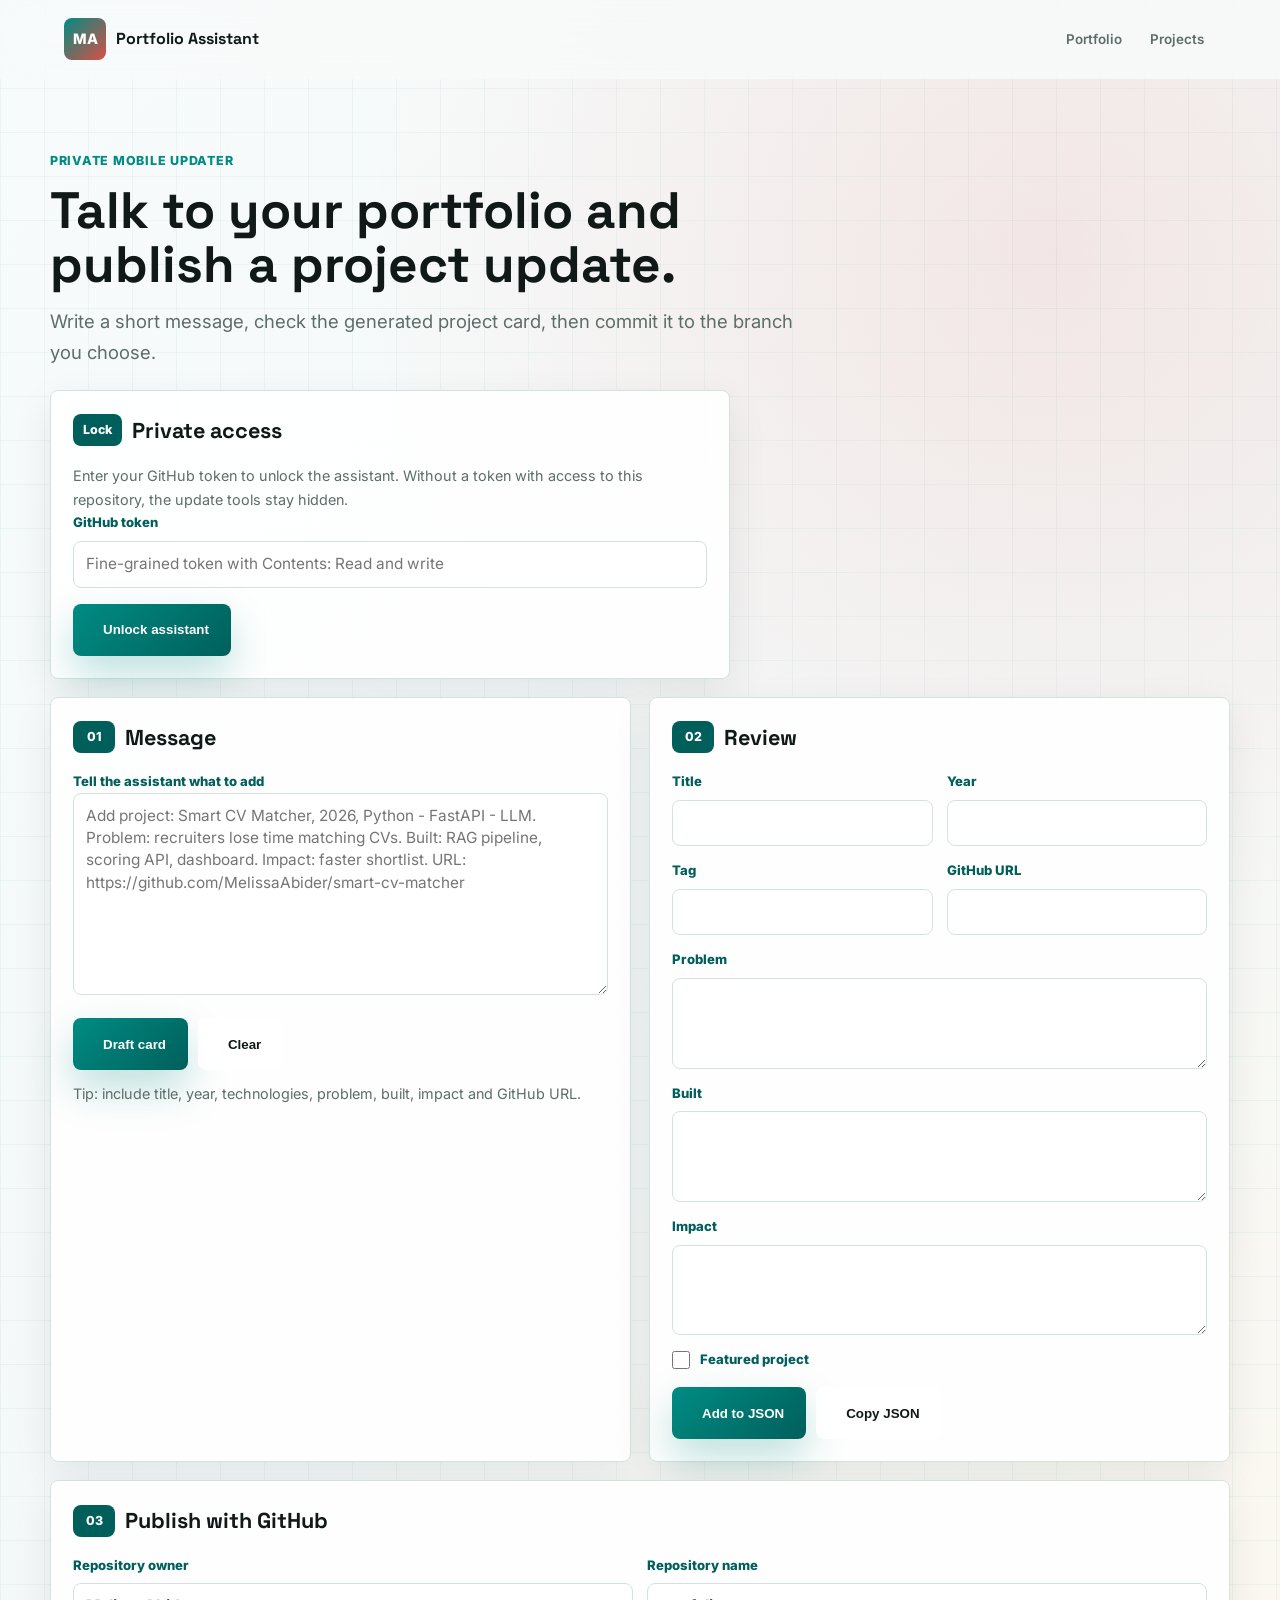
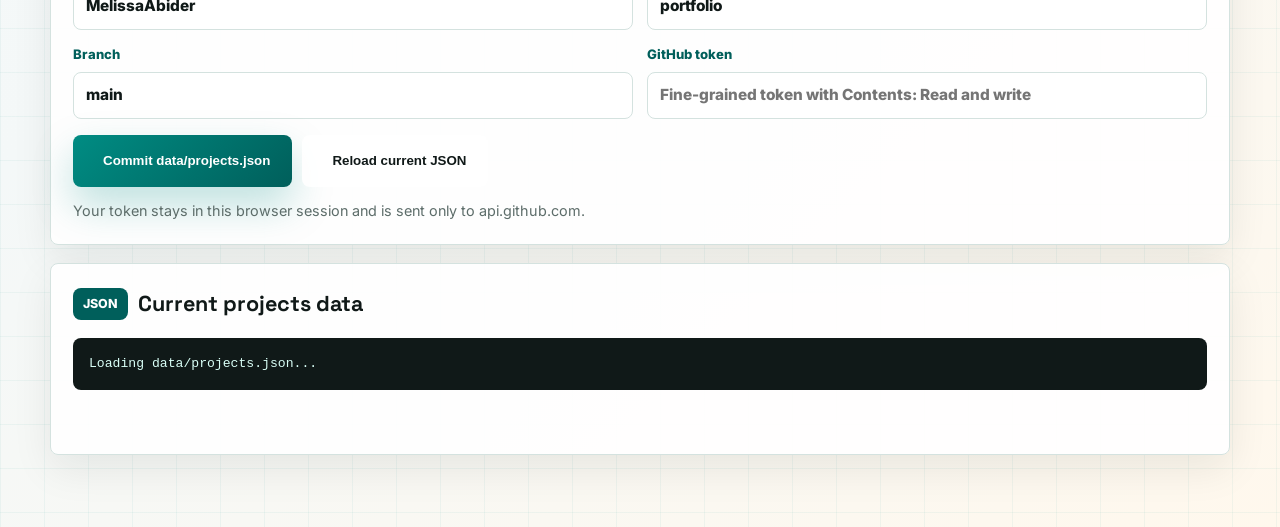
==== assistant.html @ 520b166a "Add mobile portfolio assistant" ====
<!DOCTYPE html>
<html lang="en">

<head>
    <meta charset="UTF-8">
    <meta name="viewport" content="width=device-width, initial-scale=1.0">
    <meta name="description" content="Private mobile assistant for updating Melissa Abider's portfolio projects.">
    <meta name="robots" content="noindex, nofollow">
    <link rel="stylesheet" href="https://unicons.iconscout.com/release/v4.0.8/css/line.css">
    <link rel="stylesheet" href="assets/style.css">
    <link rel="icon" href="[data-uri]" type="image/x-icon">
    <title>Portfolio Assistant | Melissa Abider</title>
</head>

<body class="assistant-page assistant-locked">
    <header class="site-header assistant-header" id="header">
        <a class="brand" href="index.html#home" aria-label="Back to portfolio">
            <span class="brand-mark">MA</span>
            <span class="brand-text">Portfolio Assistant</span>
        </a>
        <nav class="nav-menu assistant-nav" aria-label="Assistant navigation">
            <a href="index.html" class="nav-link">Portfolio</a>
            <a href="index.html#projects" class="nav-link">Projects</a>
        </nav>
    </header>

    <main class="assistant-shell section">
        <section class="assistant-hero reveal-up">
            <p class="eyebrow">Private mobile updater</p>
            <h1>Talk to your portfolio and publish a project update.</h1>
            <p>Write a short message, check the generated project card, then commit it to the branch you choose.</p>
        </section>


        <section class="assistant-auth assistant-panel reveal-up" id="assistantAuth">
            <div class="assistant-panel-heading">
                <span class="assistant-step">Lock</span>
                <h2>Private access</h2>
            </div>
            <p class="assistant-hint">Enter your GitHub token to unlock the assistant. Without a token with access to this repository, the update tools stay hidden.</p>
            <label for="unlockToken">GitHub token</label>
            <input id="unlockToken" type="password" autocomplete="off" placeholder="Fine-grained token with Contents: Read and write">
            <div class="assistant-actions">
                <button class="btn btn-primary" type="button" id="unlockAssistantBtn"><i class="uil uil-lock-open-alt"></i>Unlock assistant</button>
            </div>
        </section>
        <section class="assistant-grid" id="assistantWorkspace" aria-label="Portfolio assistant controls" hidden>
            <article class="assistant-panel reveal-up">
                <div class="assistant-panel-heading">
                    <span class="assistant-step">01</span>
                    <h2>Message</h2>
                </div>
                <label for="assistantMessage">Tell the assistant what to add</label>
                <textarea id="assistantMessage" rows="8" placeholder="Add project: Smart CV Matcher, 2026, Python - FastAPI - LLM. Problem: recruiters lose time matching CVs. Built: RAG pipeline, scoring API, dashboard. Impact: faster shortlist. URL: https://github.com/MelissaAbider/smart-cv-matcher"></textarea>
                <div class="assistant-actions">
                    <button class="btn btn-primary" type="button" id="draftProjectBtn"><i class="uil uil-message"></i>Draft card</button>
                    <button class="btn btn-secondary" type="button" id="clearAssistantBtn"><i class="uil uil-trash-alt"></i>Clear</button>
                </div>
                <p class="assistant-hint">Tip: include title, year, technologies, problem, built, impact and GitHub URL.</p>
            </article>

            <article class="assistant-panel reveal-up">
                <div class="assistant-panel-heading">
                    <span class="assistant-step">02</span>
                    <h2>Review</h2>
                </div>
                <div class="assistant-form-grid">
                    <label>Title<input id="projectTitle" type="text" autocomplete="off"></label>
                    <label>Year<input id="projectYear" type="text" inputmode="numeric" autocomplete="off"></label>
                    <label>Tag<input id="projectTag" type="text" autocomplete="off"></label>
                    <label>GitHub URL<input id="projectUrl" type="url" autocomplete="off"></label>
                    <label class="assistant-wide">Problem<textarea id="projectProblem" rows="3"></textarea></label>
                    <label class="assistant-wide">Built<textarea id="projectBuilt" rows="3"></textarea></label>
                    <label class="assistant-wide">Impact<textarea id="projectImpact" rows="3"></textarea></label>
                    <label class="assistant-checkbox"><input id="projectFeatured" type="checkbox"> Featured project</label>
                </div>
                <div class="assistant-actions">
                    <button class="btn btn-primary" type="button" id="addProjectBtn"><i class="uil uil-plus"></i>Add to JSON</button>
                    <button class="btn btn-secondary" type="button" id="copyJsonBtn"><i class="uil uil-copy"></i>Copy JSON</button>
                </div>
            </article>

            <article class="assistant-panel reveal-up assistant-wide-panel">
                <div class="assistant-panel-heading">
                    <span class="assistant-step">03</span>
                    <h2>Publish with GitHub</h2>
                </div>
                <div class="assistant-form-grid">
                    <label>Repository owner<input id="repoOwner" type="text" value="MelissaAbider" autocomplete="off"></label>
                    <label>Repository name<input id="repoName" type="text" value="portfolio" autocomplete="off"></label>
                    <label>Branch<input id="repoBranch" type="text" value="main" autocomplete="off"></label>
                    <label>GitHub token<input id="githubToken" type="password" autocomplete="off" placeholder="Fine-grained token with Contents: Read and write"></label>
                </div>
                <div class="assistant-actions">
                    <button class="btn btn-primary" type="button" id="publishBtn"><i class="uil uil-cloud-upload"></i>Commit data/projects.json</button>
                    <button class="btn btn-secondary" type="button" id="refreshProjectsBtn"><i class="uil uil-sync"></i>Reload current JSON</button>
                </div>
                <p class="assistant-hint">Your token stays in this browser session and is sent only to api.github.com.</p>
            </article>

            <article class="assistant-panel reveal-up assistant-wide-panel">
                <div class="assistant-panel-heading">
                    <span class="assistant-step">JSON</span>
                    <h2>Current projects data</h2>
                </div>
                <pre class="assistant-json" id="jsonPreview" aria-live="polite">Loading data/projects.json...</pre>
                <p class="assistant-status" id="assistantStatus" role="status"></p>
            </article>
        </section>
    </main>

    <script src="assets/assistant.js?v=private-access"></script>
</body>

</html>
---- assets/style.css ----
@import url('https://fonts.googleapis.com/css2?family=Inter:wght@400;500;600;700;800&family=Space+Grotesk:wght@500;600;700&display=swap');

:root {
    --bg: #f4f8f8;
    --surface: rgba(255, 255, 255, 0.92);
    --surface-solid: #ffffff;
    --surface-muted: #eaf2f0;
    --ink: #101918;
    --muted: #5d6d6a;
    --line: #d4e2df;
    --primary: #008c83;
    --primary-dark: #005f5b;
    --accent: #d2872f;
    --signal: #d84f45;
    --soft-accent: #fff4df;
    --shadow: 0 24px 70px rgba(16, 25, 24, 0.12);
    --radius: 8px;
    --max-width: 1180px;
}

* {
    box-sizing: border-box;
    margin: 0;
    padding: 0;
}

html {
    scroll-behavior: smooth;
    scroll-padding-top: 88px;
}

body {
    min-height: 100vh;
    background:
        linear-gradient(90deg, rgba(0, 140, 131, 0.05) 1px, transparent 1px),
        linear-gradient(180deg, rgba(0, 140, 131, 0.05) 1px, transparent 1px),
        radial-gradient(circle at 82% 12%, rgba(216, 79, 69, 0.11), transparent 32%),
        linear-gradient(135deg, #f8fbfb 0%, var(--bg) 52%, #fff8ed 100%);
    background-size: 44px 44px, 44px 44px, auto, auto;
    color: var(--ink);
    font-family: 'Inter', sans-serif;
    font-size: clamp(0.95rem, 1.1vw, 1rem);
    line-height: 1.65;
    overflow-x: hidden;
}

a {
    color: inherit;
    text-decoration: none;
}

ul {
    padding-left: 1.15rem;
}

li {
    margin-bottom: 0.55rem;
}

img {
    display: block;
    max-width: 100%;
}

.site-header {
    position: fixed;
    top: 0;
    left: 0;
    z-index: 1000;
    display: flex;
    align-items: center;
    justify-content: space-between;
    width: 100%;
    padding: 18px clamp(20px, 5vw, 72px);
    background: rgba(248, 251, 251, 0.82);
    border-bottom: 1px solid transparent;
    backdrop-filter: blur(18px);
    transition: border-color 0.25s ease, box-shadow 0.25s ease, padding 0.25s ease;
}

.site-header.scrolled {
    padding-block: 12px;
    border-color: var(--line);
    box-shadow: 0 10px 28px rgba(23, 40, 38, 0.08);
}

.brand {
    display: inline-flex;
    align-items: center;
    gap: 10px;
    font-weight: 800;
}

.brand-mark {
    display: inline-grid;
    width: 42px;
    height: 42px;
    place-items: center;
    color: #fff;
    background: linear-gradient(135deg, var(--primary), var(--signal));
    border-radius: var(--radius);
    font-size: 0.9rem;
}

.brand-text {
    font-size: 1rem;
    font-family: 'Space Grotesk', sans-serif;
}

.nav-menu {
    display: flex;
    align-items: center;
    gap: 4px;
}

.nav-link {
    padding: 10px 12px;
    color: var(--muted);
    border-radius: var(--radius);
    font-size: clamp(0.84rem, 1vw, 0.92rem);
    font-weight: 600;
    transition: color 0.2s ease, background 0.2s ease;
}

.nav-link:hover,
.nav-link.active-link {
    color: var(--primary-dark);
    background: #e4f1ee;
}

.menu-toggle {
    position: relative;
    z-index: 1002;
    display: none;
    width: 44px;
    height: 44px;
    place-items: center;
    color: var(--ink);
    background: var(--surface);
    border: 1px solid var(--line);
    border-radius: var(--radius);
    cursor: pointer;
}

.menu-toggle i {
    font-size: 1.35rem;
}

.section,
.section-band {
    width: min(var(--max-width), calc(100% - 40px));
    margin: 0 auto;
}

.hero {
    display: grid;
    grid-template-columns: minmax(0, 1.12fr) minmax(320px, 0.68fr);
    gap: clamp(36px, 6vw, 78px);
    align-items: center;
    min-height: 100vh;
    padding-top: 108px;
    padding-bottom: 70px;
}

.eyebrow {
    margin-bottom: 12px;
    color: var(--primary);
    font-size: clamp(0.72rem, 1.2vw, 0.78rem);
    font-weight: 800;
    letter-spacing: 0.06em;
    text-transform: uppercase;
}

.hero h1 {
    max-width: 860px;
    font-family: 'Space Grotesk', sans-serif;
    font-size: clamp(1.9rem, 4vw, 3.4rem);
    line-height: 1.04;
    letter-spacing: 0;
}

.typedText {
    display: inline-block;
    min-width: min(100%, 42ch);
    color: var(--primary-dark);
    background: linear-gradient(90deg, var(--primary), var(--signal), var(--accent));
    -webkit-background-clip: text;
    background-clip: text;
    -webkit-text-fill-color: transparent;
}

.hero-typing {
    display: flex;
    align-items: center;
    gap: 10px;
    width: fit-content;
    max-width: 100%;
    min-height: 46px;
    margin-top: 22px;
    padding: 10px 14px;
    color: var(--muted);
    background: rgba(255, 255, 255, 0.78);
    border: 1px solid var(--line);
    border-radius: var(--radius);
    box-shadow: 0 12px 28px rgba(16, 25, 24, 0.06);
    overflow: hidden;
}

.hero-typing span {
    flex: 0 0 auto;
    color: var(--primary-dark);
    font-size: 0.78rem;
    font-weight: 800;
    text-transform: uppercase;
}

.hero-typing strong {
    font-family: 'Space Grotesk', sans-serif;
    font-size: clamp(0.95rem, 1.5vw, 1.08rem);
    line-height: 1.25;
}

.hero-summary {
    max-width: 760px;
    margin-top: 24px;
    color: var(--muted);
    font-size: clamp(1rem, 1.7vw, 1.2rem);
}

.hero-capabilities {
    display: grid;
    grid-template-columns: repeat(2, minmax(0, 1fr));
    gap: 10px;
    max-width: 820px;
    margin-top: 24px;
}

.hero-capabilities span {
    display: flex;
    align-items: flex-start;
    gap: 9px;
    min-height: 54px;
    padding: 12px 14px;
    color: var(--ink);
    background: rgba(255, 255, 255, 0.72);
    border: 1px solid var(--line);
    border-radius: var(--radius);
    font-size: clamp(0.82rem, 1vw, 0.92rem);
    font-weight: 700;
    line-height: 1.35;
    box-shadow: 0 12px 28px rgba(16, 25, 24, 0.05);
}

.hero-capabilities i {
    color: var(--primary);
    font-size: 1.1rem;
    line-height: 1.2;
}

.hero-metrics {
    display: grid;
    grid-template-columns: repeat(3, minmax(0, 1fr));
    gap: 12px;
    max-width: 780px;
    margin-top: 28px;
}

.hero-metrics div {
    padding: 16px;
    background: rgba(255, 255, 255, 0.72);
    border: 1px solid var(--line);
    border-radius: var(--radius);
    box-shadow: 0 14px 34px rgba(16, 25, 24, 0.06);
    backdrop-filter: blur(12px);
}

.hero-metrics strong {
    display: block;
    color: var(--ink);
    font-family: 'Space Grotesk', sans-serif;
    font-size: clamp(1.15rem, 2vw, 1.45rem);
    line-height: 1.1;
}

.hero-metrics span {
    display: block;
    margin-top: 5px;
    color: var(--muted);
    font-size: clamp(0.78rem, 1vw, 0.9rem);
    line-height: 1.35;
}

.hero-actions,
.contact-actions {
    display: flex;
    flex-wrap: wrap;
    gap: 12px;
    margin-top: 28px;
}

.btn {
    display: inline-flex;
    align-items: center;
    justify-content: center;
    min-height: clamp(46px, 5vw, 52px);
    padding: 0 clamp(16px, 2vw, 22px);
    border: 1px solid transparent;
    border-radius: var(--radius);
    font-weight: 800;
    transition: transform 0.2s ease, box-shadow 0.2s ease, background 0.2s ease;
}

.btn i {
    margin-right: 8px;
    font-size: 1.1rem;
}

.btn:hover {
    transform: translateY(-2px);
}

.btn-primary {
    color: #fff;
    background: linear-gradient(135deg, var(--primary), var(--primary-dark));
    box-shadow: 0 18px 40px rgba(0, 140, 131, 0.26);
}

.btn-primary:hover {
    background: var(--primary-dark);
}

.btn-secondary {
    color: var(--ink);
    background: var(--surface);
    border-color: var(--line);
}

.hero-links {
    display: flex;
    flex-wrap: wrap;
    gap: 10px;
    margin-top: 34px;
}

.hero-links a {
    display: inline-flex;
    align-items: center;
    gap: 7px;
    padding: 9px 12px;
    color: var(--muted);
    background: rgba(255, 255, 255, 0.78);
    border: 1px solid var(--line);
    border-radius: var(--radius);
    font-size: 0.92rem;
    font-weight: 600;
}

.hero-links a:hover {
    color: var(--primary-dark);
    border-color: #a8d7cf;
}

.hero-visual {
    position: relative;
    justify-self: center;
    width: min(390px, 100%);
}

.portrait-frame {
    position: relative;
    padding: 10px;
    background:
        linear-gradient(var(--surface-solid), var(--surface-solid)) padding-box,
        linear-gradient(135deg, var(--primary), var(--signal), var(--accent)) border-box;
    border: 1px solid transparent;
    border-radius: 28px;
    box-shadow: var(--shadow);
}

.portrait-frame::before,
.portrait-frame::after {
    content: '';
    position: absolute;
    z-index: -1;
    border: 1px solid rgba(0, 140, 131, 0.22);
    border-radius: 28px;
}

.portrait-frame::before {
    inset: 18px -16px -18px 16px;
}

.portrait-frame::after {
    inset: -14px 18px 18px -14px;
}

.hero-visual img {
    width: 100%;
    aspect-ratio: 4 / 5;
    object-fit: cover;
    border-radius: 20px;
    box-shadow: none;
}

.availability-panel {
    position: absolute;
    right: -24px;
    bottom: 28px;
    max-width: 260px;
    padding: 18px;
    background: rgba(255, 255, 255, 0.9);
    border: 1px solid var(--line);
    border-radius: var(--radius);
    box-shadow: var(--shadow);
    backdrop-filter: blur(14px);
}

.tech-orbit {
    position: absolute;
    top: 24px;
    right: -24px;
    display: grid;
    gap: 9px;
}

.tech-orbit span {
    display: grid;
    width: 58px;
    height: 58px;
    place-items: center;
    color: var(--primary-dark);
    background: rgba(234, 242, 240, 0.9);
    border: 1px solid #bdd8d3;
    border-radius: 50%;
    font-family: 'Space Grotesk', sans-serif;
    font-size: 0.78rem;
    font-weight: 700;
    box-shadow: 0 12px 26px rgba(16, 25, 24, 0.09);
}

.availability-panel span {
    display: block;
    color: var(--accent);
    font-size: 0.74rem;
    font-weight: 800;
    text-transform: uppercase;
}

.availability-panel strong {
    display: block;
    margin-top: 4px;
    line-height: 1.35;
}

.section {
    padding: 88px 0;
}

.muted-section {
    width: 100%;
    max-width: none;
    padding-right: max(20px, calc((100vw - var(--max-width)) / 2));
    padding-left: max(20px, calc((100vw - var(--max-width)) / 2));
    background: var(--surface-muted);
}

.section-heading {
    max-width: 760px;
    margin-bottom: 34px;
}

.section-heading h2 {
    font-family: 'Space Grotesk', sans-serif;
    font-size: clamp(1.45rem, 2.5vw, 2rem);
    line-height: 1.16;
    letter-spacing: 0;
}

.section-intro {
    max-width: 820px;
    margin-top: 16px;
    color: var(--muted);
    font-size: clamp(0.98rem, 1.4vw, 1.08rem);
}

.profile-grid,
.skills-layout,
.education-grid,
.info-columns,
.workflow-grid {
    display: grid;
    grid-template-columns: repeat(3, minmax(0, 1fr));
    gap: 18px;
}

.skills-layout {
    grid-template-columns: repeat(4, minmax(0, 1fr));
}

.profile-card,
.skill-block,
.project-card,
.education-card,
.info-card,
.workflow-card,
.timeline-content {
    background: var(--surface);
    border: 1px solid var(--line);
    border-radius: var(--radius);
    box-shadow: 0 16px 40px rgba(23, 40, 38, 0.06);
    backdrop-filter: blur(12px);
    transition: transform 0.22s ease, border-color 0.22s ease, box-shadow 0.22s ease;
}

.profile-card:hover,
.skill-block:hover,
.project-card:hover,
.education-card:hover,
.info-card:hover,
.workflow-card:hover,
.timeline-content:hover {
    transform: translateY(-4px);
    border-color: #a8d7cf;
    box-shadow: 0 24px 54px rgba(16, 25, 24, 0.11);
}

.profile-card,
.skill-block,
.education-card,
.info-card,
.workflow-card {
    padding: 24px;
}

.profile-card h3,
.skill-block h3,
.project-card h3,
.education-card h3,
.info-card h3,
.workflow-card h3,
.timeline-content h3 {
    margin-bottom: 10px;
    font-family: 'Space Grotesk', sans-serif;
    font-size: clamp(1.05rem, 1.4vw, 1.22rem);
    line-height: 1.3;
}

.profile-card p,
.skill-block p,
.project-card p,
.education-card p,
.info-card li,
.workflow-card p,
.timeline-content li,
.contact-content p {
    color: var(--muted);
}

.highlight-card {
    background: linear-gradient(135deg, var(--soft-accent), rgba(255, 255, 255, 0.92));
    border-color: #f0d28d;
}

.workflow-section {
    padding-top: 20px;
}

.workflow-grid {
    grid-template-columns: repeat(4, minmax(0, 1fr));
}

.workflow-card {
    position: relative;
    overflow: hidden;
}

.workflow-card::before {
    content: '';
    position: absolute;
    inset: 0 0 auto 0;
    height: 3px;
    background: linear-gradient(90deg, var(--primary), var(--signal), var(--accent));
}

.workflow-card span {
    display: inline-flex;
    margin-bottom: 18px;
    color: var(--signal);
    font-family: 'Space Grotesk', sans-serif;
    font-size: 0.88rem;
    font-weight: 700;
}

.skill-icon {
    display: grid;
    width: 46px;
    height: 46px;
    margin-bottom: 18px;
    place-items: center;
    color: var(--primary-dark);
    background: linear-gradient(135deg, #dff0ed, #fff4df);
    border-radius: var(--radius);
}

.skill-icon i {
    font-size: 1.45rem;
}

.timeline {
    display: grid;
    gap: 18px;
}

.timeline-item {
    display: grid;
    grid-template-columns: 190px minmax(0, 1fr);
    gap: 18px;
}

.timeline-date {
    align-self: start;
    padding: 12px 14px;
    color: var(--primary-dark);
    background: #e4f1ee;
    border: 1px solid #c9e2dd;
    border-radius: var(--radius);
    font-size: 0.88rem;
    font-weight: 800;
}

.timeline-content {
    padding: 26px;
}

.company {
    margin-bottom: 14px;
    color: var(--accent);
    font-weight: 800;
}

.project-grid {
    display: grid;
    grid-template-columns: repeat(3, minmax(0, 1fr));
    grid-auto-rows: 1fr;
    gap: 18px;
}

.chronological-projects {
    align-items: stretch;
}

.project-card {
    display: flex;
    flex-direction: column;
    height: 100%;
    min-height: 100%;
    overflow: hidden;
    padding: 0;
}

.project-body {
    display: flex;
    flex: 1;
    flex-direction: column;
    padding: 24px;
}

.featured-project {
    grid-column: auto;
    background: var(--surface);
    border-color: var(--line);
}

.project-topline {
    display: flex;
    align-items: center;
    justify-content: space-between;
    gap: 10px;
    margin-bottom: 14px;
}

.project-card h3 {
    margin-bottom: 16px;
    font-size: clamp(1rem, 1.2vw, 1.12rem);
}

.tag,
.project-year,
.education-date {
    display: inline-flex;
    align-items: center;
    gap: 6px;
    width: fit-content;
    padding: 5px 9px;
    color: var(--primary-dark);
    background: #e4f1ee;
    border-radius: 999px;
    font-size: clamp(0.72rem, 1vw, 0.78rem);
    font-weight: 800;
}

.tag::before {
    content: 'Tools';
    color: var(--primary-dark);
    font-size: 0.68rem;
    text-transform: uppercase;
    opacity: 0.78;
}

.project-year {
    color: #775519;
    background: var(--soft-accent);
}

.project-brief {
    display: grid;
    gap: 10px;
    margin: 0 0 18px;
}

.project-brief div {
    padding: 12px;
    background: rgba(234, 242, 240, 0.72);
    border: 1px solid rgba(168, 215, 207, 0.7);
    border-radius: var(--radius);
}

.project-brief dt {
    margin-bottom: 4px;
    color: var(--primary-dark);
    font-size: 0.78rem;
    font-weight: 800;
    text-transform: uppercase;
}

.project-brief dd {
    margin: 0;
    color: var(--muted);
    font-size: clamp(0.88rem, 1vw, 0.94rem);
    line-height: 1.5;
}

.project-points {
    margin-top: 14px;
}

.project-link {
    display: inline-flex;
    align-items: center;
    gap: 6px;
    width: fit-content;
    margin-top: auto;
    padding-top: 18px;
    color: var(--primary-dark);
    font-weight: 800;
}

.project-link:hover {
    color: var(--accent);
}

.compact-project {
    min-height: auto;
}

.education-grid {
    grid-template-columns: repeat(2, minmax(0, 1fr));
}

.education-date {
    margin-bottom: 14px;
}

.education-detail {
    margin-top: 12px;
}

.info-card ul {
    margin-top: 8px;
}

.contact-section {
    width: 100%;
    max-width: none;
    padding-right: max(20px, calc((100vw - var(--max-width)) / 2));
    padding-left: max(20px, calc((100vw - var(--max-width)) / 2));
    color: #fff;
    background:
        linear-gradient(90deg, rgba(255, 255, 255, 0.08) 1px, transparent 1px),
        linear-gradient(180deg, rgba(255, 255, 255, 0.08) 1px, transparent 1px),
        linear-gradient(135deg, #004f4b 0%, #0a2426 60%, #3e2118 100%);
    background-size: 40px 40px, 40px 40px, auto;
}

.contact-content {
    max-width: 820px;
}

.contact-content .eyebrow,
.contact-content p {
    color: #ccebe6;
}

.contact-content h2 {
        font-family: 'Space Grotesk', sans-serif;
    max-width: 760px;
    font-size: clamp(2rem, 4vw, 3.6rem);
    line-height: 1.1;
}

.contact-section .btn-secondary {
    color: #fff;
    background: rgba(255, 255, 255, 0.08);
    border-color: rgba(255, 255, 255, 0.22);
}

.site-footer {
    display: flex;
    justify-content: space-between;
    gap: 18px;
    padding: 28px max(20px, calc((100vw - var(--max-width)) / 2));
    color: var(--muted);
    background: var(--surface);
    border-top: 1px solid var(--line);
}

.site-footer p,
.site-footer a {
    font-weight: 700;
}

.site-footer a:hover {
    color: var(--primary-dark);
}

@media (max-width: 1080px) {
    .hero {
        grid-template-columns: minmax(0, 1fr) minmax(230px, 300px);
        gap: 32px;
        align-items: start;
        min-height: auto;
        padding-top: 118px;
        padding-bottom: 62px;
    }

    .hero h1 {
        font-size: clamp(1.82rem, 3.4vw, 2.35rem);
        line-height: 1.08;
    }

    .hero-summary {
        font-size: 1.02rem;
    }

    .hero-visual {
        justify-self: end;
        width: min(300px, 100%);
    }

    .tech-orbit {
        display: none;
    }

    .availability-panel {
        right: -10px;
        bottom: 18px;
        max-width: 230px;
        padding: 14px;
    }

    .section-heading h2 {
        font-size: clamp(1.38rem, 2.35vw, 1.78rem);
    }

    .skills-layout,
    .project-grid,
    .workflow-grid {
        grid-template-columns: repeat(2, minmax(0, 1fr));
    }

    .featured-project {
        grid-column: auto;
    }
}

@media (max-width: 860px) {
    .site-header {
        padding: 14px 20px;
    }

    .menu-toggle {
        display: grid;
    }

    .nav-menu {
        position: fixed;
        top: 72px;
        right: 20px;
        left: 20px;
        display: none;
        flex-direction: column;
        align-items: stretch;
        gap: 8px;
        padding: 14px;
        background: var(--surface);
        border: 1px solid var(--line);
        border-radius: var(--radius);
        box-shadow: var(--shadow);
    }

    .nav-menu.responsive {
        display: flex;
    }

    .nav-link {
        padding: 12px;
    }

    .profile-grid,
    .education-grid,
    .info-columns {
        grid-template-columns: repeat(2, minmax(0, 1fr));
    }

    .featured-project {
        grid-column: auto;
    }

    .timeline-item {
        grid-template-columns: 1fr;
    }

    .timeline-date {
        width: fit-content;
    }

    .hero-metrics {
        grid-template-columns: repeat(3, minmax(0, 1fr));
    }
}

@media (max-width: 700px) {
    .hero {
        grid-template-columns: 1fr;
    }

    .profile-grid,
    .skills-layout,
    .project-grid,
    .education-grid,
    .info-columns,
    .workflow-grid {
        grid-template-columns: 1fr;
    }

    .featured-project {
        grid-column: auto;
    }
}

@media (max-width: 560px) {
    html {
        scroll-padding-top: 76px;
    }

    body {
        font-size: 0.94rem;
        line-height: 1.56;
    }

    .section,
    .section-band {
        width: min(100% - 28px, var(--max-width));
    }

    .hero {
        gap: 16px;
        padding-top: 82px;
        padding-bottom: 38px;
    }

    .hero-content {
        order: 2;
    }

    .hero-visual {
        order: 1;
        display: grid;
        grid-template-columns: 96px minmax(0, 1fr);
        gap: 12px;
        align-items: center;
        justify-self: stretch;
        width: 100%;
        padding: 10px;
        background: rgba(255, 255, 255, 0.78);
        border: 1px solid var(--line);
        border-radius: var(--radius);
        box-shadow: 0 14px 34px rgba(16, 25, 24, 0.08);
    }

    .hero h1 {
        font-size: clamp(1.32rem, 6.4vw, 1.62rem);
        line-height: 1.12;
    }

    .eyebrow {
        margin-bottom: 9px;
        font-size: 0.7rem;
    }

    .hero-summary {
        margin-top: 14px;
        font-size: 0.9rem;
        line-height: 1.58;
    }

    .hero-typing {
        align-items: flex-start;
        flex-direction: column;
        gap: 4px;
        width: 100%;
        min-height: 66px;
        padding: 10px 12px;
    }

    .hero-typing strong {
        font-size: 0.98rem;
    }

    .typedText {
        min-width: 100%;
    }

    .hero-capabilities {
        grid-template-columns: 1fr;
        gap: 8px;
        margin-top: 18px;
    }

    .hero-capabilities span {
        min-height: auto;
        padding: 10px 12px;
        font-size: 0.88rem;
    }

    .hero-metrics {
        grid-template-columns: 1fr;
        gap: 8px;
        margin-top: 20px;
    }

    .hero-metrics div {
        padding: 12px;
    }

    .hero-metrics strong {
        font-size: 1.08rem;
    }

    .hero-metrics span {
        font-size: 0.84rem;
        line-height: 1.35;
    }

    .hero-links,
    .hero-actions,
    .contact-actions {
        flex-direction: column;
        align-items: stretch;
    }

    .hero-links a,
    .btn {
        width: 100%;
        justify-content: center;
    }

    .hero-actions,
    .contact-actions {
        margin-top: 22px;
    }

    .hero-links {
        gap: 8px;
        margin-top: 22px;
    }

    .hero-links a {
        min-height: 42px;
        padding: 8px 10px;
        font-size: 0.82rem;
    }

    .portrait-frame {
        width: 96px;
        padding: 5px;
        border-radius: 16px;
    }

    .hero-visual img {
        aspect-ratio: 1 / 1.12;
        border-radius: 12px;
    }

    .availability-panel {
        position: static;
        margin-top: 0;
        max-width: none;
        padding: 0;
        background: transparent;
        border: 0;
        box-shadow: none;
        backdrop-filter: none;
        font-size: 0.78rem;
    }

    .availability-panel strong {
        font-size: 0.88rem;
        line-height: 1.3;
    }

    .portrait-frame::before,
    .portrait-frame::after,
    .tech-orbit {
        display: none;
    }

    .section {
        padding: 54px 0;
    }

    .section-heading {
        margin-bottom: 24px;
    }

    .section-heading h2 {
        font-size: clamp(1.12rem, 5.2vw, 1.36rem);
        line-height: 1.2;
    }

    .section-intro {
        margin-top: 12px;
        font-size: 0.94rem;
        line-height: 1.55;
    }

    .muted-section,
    .contact-section {
        padding-right: 14px;
        padding-left: 14px;
    }

    .profile-card,
    .skill-block,
    .education-card,
    .info-card,
    .workflow-card,
    .timeline-content {
        padding: 18px;
    }

    .profile-card h3,
    .skill-block h3,
    .education-card h3,
    .info-card h3,
    .workflow-card h3,
    .timeline-content h3 {
        font-size: 1.08rem;
    }

    .profile-card p,
    .skill-block p,
    .education-card p,
    .workflow-card p,
    .timeline-content li,
    .contact-content p {
        font-size: 0.94rem;
        line-height: 1.55;
    }

    .project-grid,
    .profile-grid,
    .skills-layout,
    .education-grid,
    .info-columns,
    .workflow-grid,
    .timeline {
        gap: 14px;
    }

    .project-topline {
        align-items: flex-start;
        flex-direction: column;
        gap: 7px;
        margin-bottom: 12px;
    }

    .project-body {
        padding: 16px;
    }

    .project-card {
        padding: 0;
    }

    .project-card h3 {
        margin-bottom: 12px;
        font-size: 0.98rem;
        line-height: 1.28;
    }

    .tag,
    .project-year,
    .education-date {
        padding: 4px 8px;
        font-size: 0.66rem;
        line-height: 1.25;
    }

    .tag::before {
        font-size: 0.62rem;
    }

    .project-brief {
        gap: 8px;
        margin-bottom: 12px;
    }

    .project-brief div {
        padding: 10px;
    }

    .project-brief dt {
        margin-bottom: 3px;
        font-size: 0.68rem;
    }

    .project-brief dd {
        font-size: 0.88rem;
        line-height: 1.42;
    }

    .project-link {
        padding-top: 10px;
        font-size: 0.9rem;
    }

    .timeline-content ul {
        padding-left: 1rem;
    }

    .timeline-content li {
        margin-bottom: 0.42rem;
    }

    .contact-content h2 {
        font-size: clamp(1.45rem, 6.8vw, 1.85rem);
        line-height: 1.18;
    }

    .site-footer {
        flex-direction: column;
        padding: 24px 14px;
    }
}

@media (max-width: 390px) {
    .section,
    .section-band {
        width: min(100% - 22px, var(--max-width));
    }

    .muted-section,
    .contact-section {
        padding-right: 11px;
        padding-left: 11px;
    }

    .hero h1 {
        font-size: clamp(1.26rem, 6vw, 1.5rem);
    }

    .section-heading h2 {
        font-size: clamp(1.06rem, 4.9vw, 1.26rem);
    }

    .hero-visual {
        grid-template-columns: 86px minmax(0, 1fr);
        gap: 10px;
        width: 100%;
        padding: 9px;
    }

    .portrait-frame {
        width: 86px;
    }

    .project-body,
    .profile-card,
    .skill-block,
    .education-card,
    .info-card,
    .workflow-card,
    .timeline-content {
        padding: 15px;
    }

    .project-brief dd {
        font-size: 0.86rem;
    }
}
.assistant-nav-link {
    color: var(--primary-dark);
    background: #e4f1ee;
}

.assistant-page {
    min-height: 100vh;
}

.assistant-header {
    position: sticky;
}

.assistant-shell {
    padding-top: 72px;
    padding-bottom: 72px;
}

.assistant-hero {
    max-width: 760px;
    margin-bottom: 32px;
}

.assistant-hero h1 {
    font-family: 'Space Grotesk', sans-serif;
    font-size: clamp(2rem, 5vw, 3.2rem);
    line-height: 1.06;
}

.assistant-hero p:last-child {
    margin-top: 14px;
    color: var(--muted);
    font-size: clamp(1rem, 1.7vw, 1.16rem);
}

.assistant-grid {
    display: grid;
    grid-template-columns: repeat(2, minmax(0, 1fr));
    gap: 18px;
}

.assistant-panel {
    padding: 22px;
    background: var(--surface);
    border: 1px solid var(--line);
    border-radius: var(--radius);
    box-shadow: 0 14px 40px rgba(16, 25, 24, 0.08);
}

.assistant-wide-panel {
    grid-column: 1 / -1;
}

.assistant-panel-heading {
    display: flex;
    align-items: center;
    gap: 10px;
    margin-bottom: 16px;
}

.assistant-panel-heading h2 {
    font-family: 'Space Grotesk', sans-serif;
    font-size: clamp(1.08rem, 2vw, 1.35rem);
}

.assistant-step {
    display: inline-grid;
    min-width: 42px;
    height: 32px;
    place-items: center;
    padding: 0 10px;
    color: #fff;
    background: var(--primary-dark);
    border-radius: var(--radius);
    font-size: 0.78rem;
    font-weight: 800;
}

.assistant-panel label {
    display: grid;
    gap: 7px;
    color: var(--primary-dark);
    font-size: 0.82rem;
    font-weight: 800;
}

.assistant-panel input,
.assistant-panel textarea {
    width: 100%;
    color: var(--ink);
    background: var(--surface-solid);
    border: 1px solid var(--line);
    border-radius: var(--radius);
    font: inherit;
    font-size: 0.96rem;
    line-height: 1.45;
    padding: 11px 12px;
    outline: none;
    transition: border-color 0.2s ease, box-shadow 0.2s ease;
}

.assistant-panel textarea {
    resize: vertical;
}

.assistant-panel input:focus,
.assistant-panel textarea:focus {
    border-color: var(--primary);
    box-shadow: 0 0 0 3px rgba(0, 140, 131, 0.12);
}

.assistant-form-grid {
    display: grid;
    grid-template-columns: repeat(2, minmax(0, 1fr));
    gap: 14px;
}

.assistant-wide,
.assistant-checkbox {
    grid-column: 1 / -1;
}

.assistant-checkbox {
    display: flex !important;
    grid-template-columns: none !important;
    align-items: center;
    gap: 10px !important;
}

.assistant-checkbox input {
    width: 18px;
    height: 18px;
}

.assistant-actions {
    display: flex;
    flex-wrap: wrap;
    gap: 10px;
    margin-top: 16px;
}

.assistant-actions .btn {
    border: 0;
    cursor: pointer;
}

.assistant-actions .btn:disabled {
    cursor: wait;
    opacity: 0.62;
}

.assistant-hint {
    margin-top: 12px;
    color: var(--muted);
    font-size: 0.9rem;
}

.assistant-json {
    max-height: 420px;
    overflow: auto;
    padding: 16px;
    color: #d9fff7;
    background: #101918;
    border-radius: var(--radius);
    font-size: 0.82rem;
    line-height: 1.5;
    white-space: pre-wrap;
}

.assistant-status,
.project-loading {
    color: var(--muted);
    font-weight: 700;
}

.assistant-status {
    min-height: 28px;
    margin-top: 14px;
}

.assistant-status[data-type="success"] {
    color: var(--primary-dark);
}

.assistant-status[data-type="error"] {
    color: var(--signal);
}

@media (max-width: 780px) {
    .assistant-nav {
        display: flex;
    }

    .assistant-shell {
        width: min(100% - 28px, var(--max-width));
        padding-top: 44px;
    }

    .assistant-grid,
    .assistant-form-grid {
        grid-template-columns: 1fr;
    }

    .assistant-panel {
        padding: 16px;
    }

    .assistant-actions .btn {
        width: 100%;
        justify-content: center;
    }
}
.assistant-auth {
    max-width: 680px;
    margin-bottom: 18px;
}

.assistant-auth input {
    margin-top: 8px;
}

.assistant-locked .assistant-hero {
    margin-bottom: 22px;
}
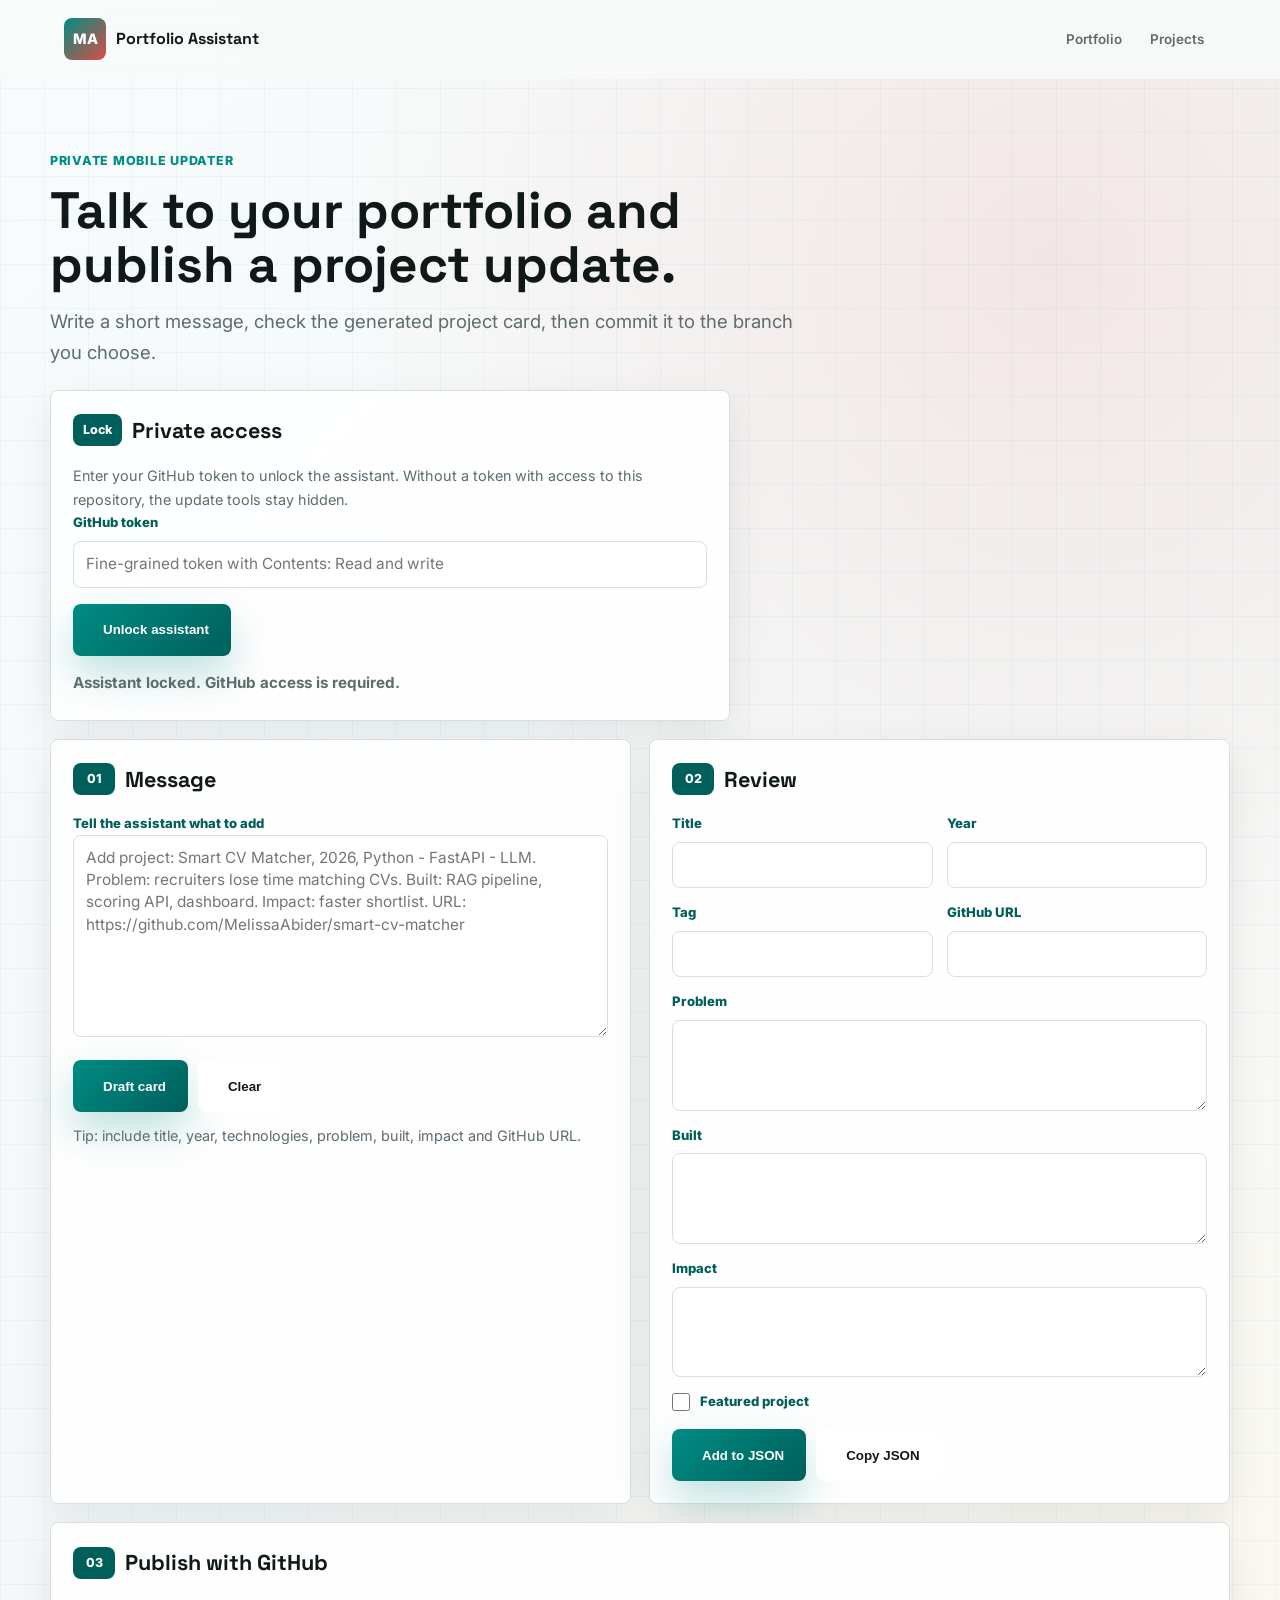
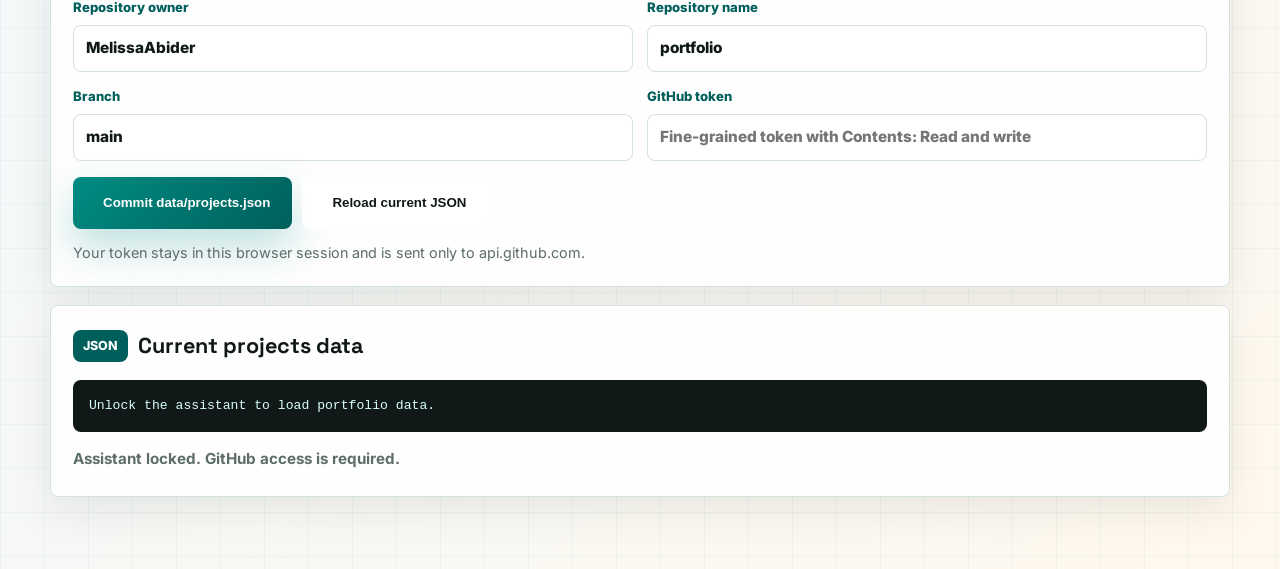
==== commit 81afd54c: "Fix assistant unlock flow" ====
--- a/assistant.html
+++ b/assistant.html
@@ -43,6 +43,7 @@
             <div class="assistant-actions">
                 <button class="btn btn-primary" type="button" id="unlockAssistantBtn"><i class="uil uil-lock-open-alt"></i>Unlock assistant</button>
             </div>
+            <p class="assistant-status" id="authStatus" role="status"></p>
         </section>
         <section class="assistant-grid" id="assistantWorkspace" aria-label="Portfolio assistant controls" hidden>
             <article class="assistant-panel reveal-up">
